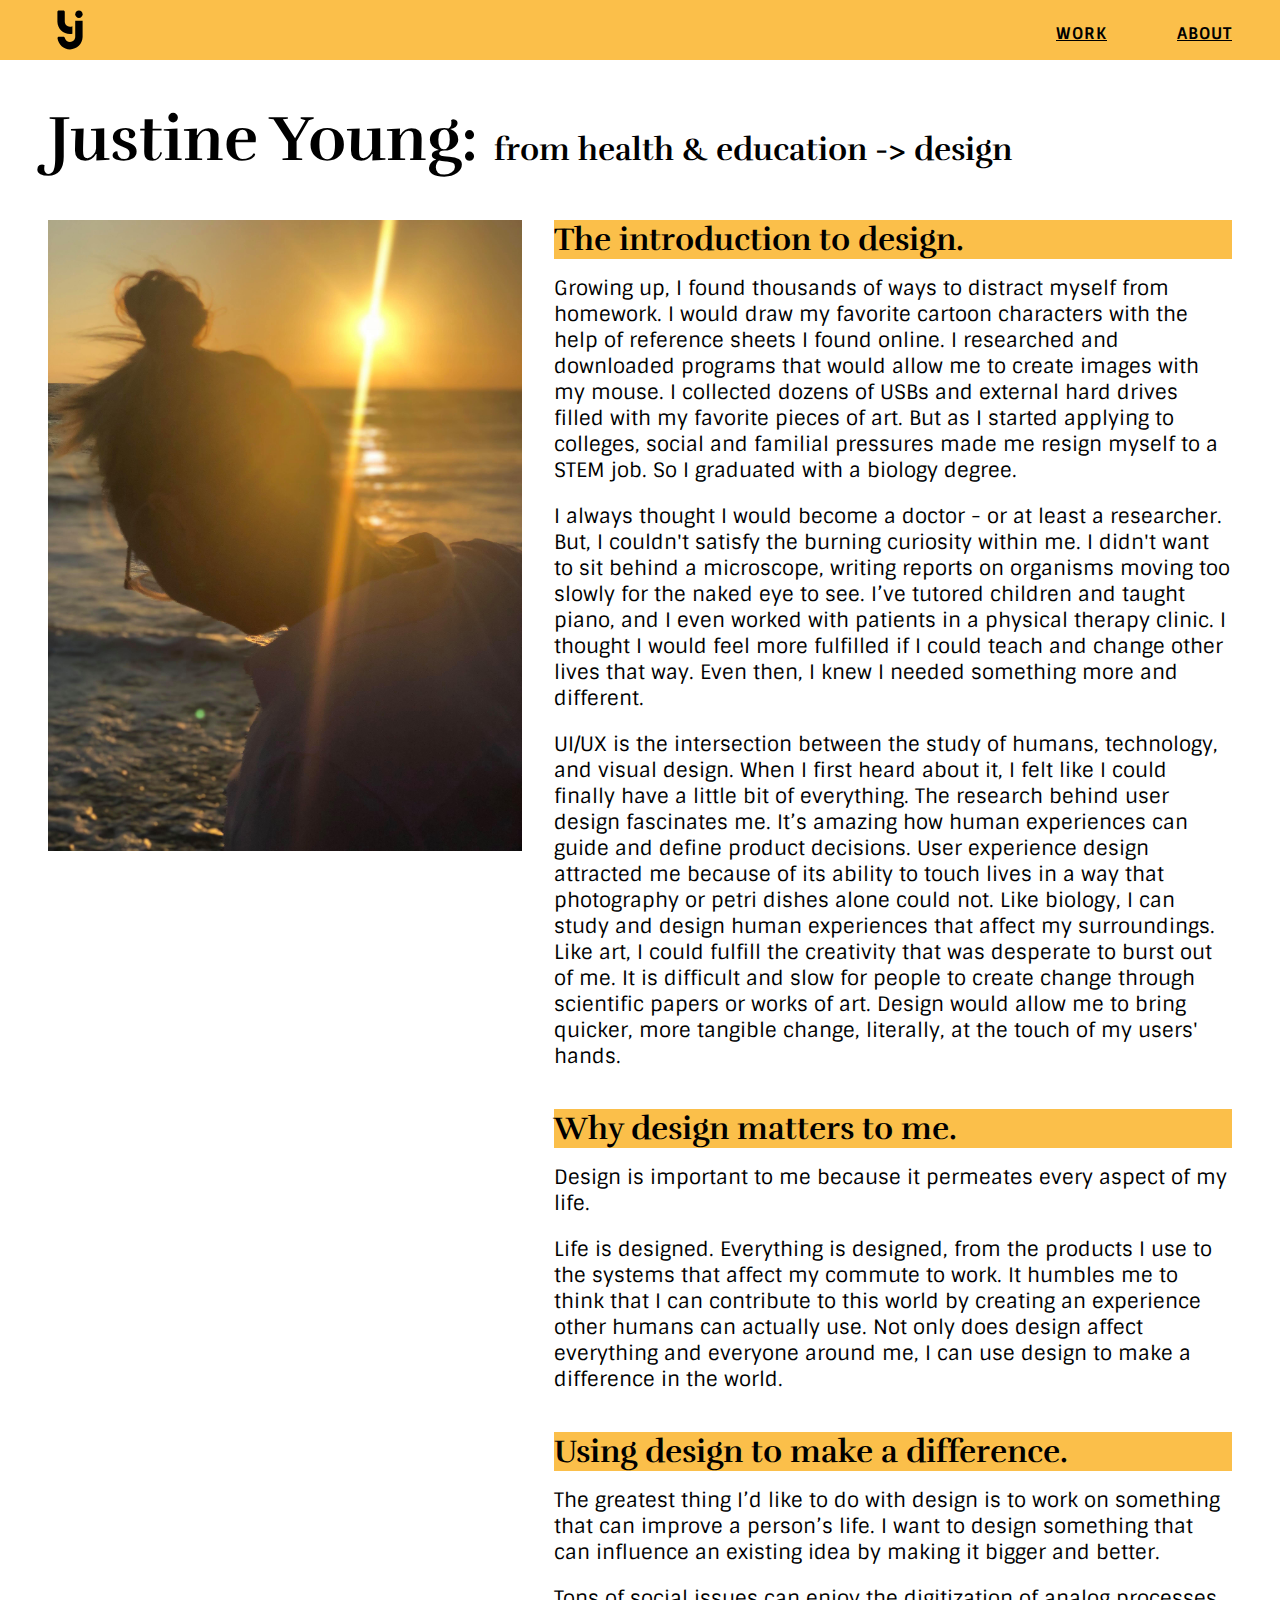
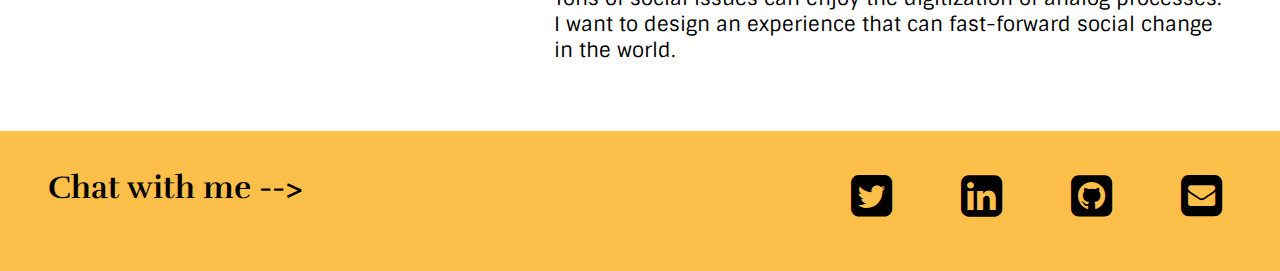
==== about.html @ d4eef66b "adding google analytics" ====
<!DOCTYPE html>
<html lang="en" dir="ltr">
  <head>
    <meta charset="utf-8" name="viewport" content="width=device-width, initial-scale=1">
    <title>Justine Young - about me</title>
    <link rel="stylesheet" href="/css/reset.css">
    <link rel="stylesheet" href="/css/style.css">
    <!-- Font Awesome  -->
    <link rel="stylesheet" href="https://maxcdn.bootstrapcdn.com/font-awesome/4.7.0/css/font-awesome.min.css">
    <link href="https://fonts.googleapis.com/css?family=Rufina:400,700|Sintony:400,700&display=swap" rel="stylesheet">
    <!-- Global site tag (gtag.js) - Google Analytics -->
    <script async src="https://www.googletagmanager.com/gtag/js?id=UA-151892054-1"></script>
    <script>
      window.dataLayer = window.dataLayer || [];
      function gtag(){dataLayer.push(arguments);}
      gtag('js', new Date());

      gtag('config', 'UA-151892054-1');
    </script>
  </head>

  <body>
    <nav>
      <a href="/index.html">
        <img src="images/blacklogo-clear.svg" alt="logo" href="/index.html">
      </a>
      <a href="/project.html" alt="Work" class="vertical-center"><span>Work</span></a>
      <a href="/about.html" alt="About Me" class="vertical-center"><span>About</span></a>
    </nav>

    <section class="container ">
      <div class="top">
        <h1>Justine Young: </h1>
        <h2> from health & education -> design</h2>
      </div>
      <div class="aboutme">
        <div class="me"></div>
        <img class="me" src="images/aboutme.jpg" alt="picture of justine in the sunset">
        <div class="introduction">
          <h2>The introduction to design.</h2>
          <p>Growing up, I found thousands of ways to distract myself from homework.
            I would draw my favorite cartoon characters with the help of reference sheets I found online.
            I researched and downloaded programs that would allow me to create images with my mouse.
            I collected dozens of USBs and external hard drives filled with my favorite pieces of art.
            But as I started applying to colleges, social and familial pressures made me resign myself to a STEM job.
            So I graduated with a biology degree.</p>
          <p>
            I always thought I would become a doctor - or at least a researcher.
            But, I couldn't satisfy the burning curiosity within me.
            I didn't want to sit behind a microscope, writing reports on organisms moving too slowly for the naked eye to see.
            I’ve tutored children and taught piano, and I even worked with patients in a physical therapy clinic.
            I thought I would feel more fulfilled if I could teach and change other lives that way.
            Even then, I knew I needed something more and different.
          </p>
          <p class="space">
            UI/UX is the intersection between the study of humans, technology, and visual design.
            When I first heard about it, I felt like I could finally have a little bit of everything.
            The research behind user design fascinates me.
            It’s amazing how human experiences can guide and define product decisions.
            User experience design attracted me because of its ability to touch lives in a way that photography or petri dishes alone could not.
            Like biology, I can study and design human experiences that affect my surroundings.
            Like art, I could fulfill the creativity that was desperate to burst out of me.
            It is difficult and slow for people to create change through scientific papers or works of art.
            Design would allow me to bring quicker, more tangible change, literally, at the touch of my users' hands.
          </p>
          
          <h2>Why design matters to me.</h2>
          <p>Design is important to me because it permeates every aspect of my life.</p>
          <p class="space">
            Life is designed.
            Everything is designed, from the products I use to the systems that affect my commute to work.
            It humbles me to think that I can contribute to this world by creating an experience other humans can actually use.
            Not only does design affect everything and everyone around me, I can use design to make a difference in the world.
          </p>
          
          <h2>Using design to make a difference.</h2>
          <p>The greatest thing I’d like to do with design is to work on something that can improve a person’s life.
            I want to design something that can influence an existing idea by making it bigger and better.
          </p>
          <p>Tons of social issues can enjoy the digitization of analog processes.
            I want to design an experience that can fast-forward social change in the world.</p>
        </div>
      </div>
    </section>

    <footer class="container">
      <h2>Chat with me <span>--></span></h2>
      <div class="onethird">
        <a href="https://www.twitter.com/justinehyoung"><i class="fa fa-twitter-square fa-3x" aria-hidden="true"></i></a>
        <a href="https://www.linkedin.com/in/justine-young-63087982/"><i class="fa fa-linkedin-square fa-3x" aria-hidden="true"></i></a>
        <a href="https://www.github.com/justineyoung"><i class="fa fa-github-square fa-3x" aria-hidden="true"></i></a>
        <a href="mailto:justinehyoung@gmail.com"><i class="fa fa-envelope-square fa-3x" aria-hidden="true"></i></a>
      </div>
    </footer>
  </body>
</html>
---- css/style.css ----
*, *:before, *:after {
  box-sizing: border-box;
}
/*FONT information
font-family: 'Sintony', sans-serif;
font-family: 'Rufina', serif; 
BOX SHORTHANDS
top right bottom left
vertical horizontal*/
nav {
  background-color: #FBBF4A;
  height: 60px;
  letter-spacing: 1px;
  padding: 0.5em 3em 0.5em 3em;
  position: fixed;
  text-align: right;
  text-transform: uppercase; 
  z-index: 2;
  /*elements w higher z will cause element to appear in front*/
  width: 100%;
}

.vertical-center {
  padding-left: 4em;
  position:relative;
  top: 40%;
}

nav img {
  height: 100%;
  float: left;
}

html {
  font-family: 'Sintony';
  font-size: 16px;
  scroll-behavior: smooth;
}
/* 24px is 1.5em, 32px is 2em*/
a {
  color: black;
}

main {
  display: flex;
  flex-direction: column;
  padding-top: 60px; /*should be same as nav heights*/
}

.hero {
  background: url(/images/white-marble.png) center / cover;
  display: flex;
  flex-direction: column;
  justify-content: space-between;
  padding-top: 60px; /*should be same as nav height*/
  min-height: 100vh;
}

p {
  line-height: normal;
  font-family: 'Sintony';
  font-size: 1.25em;
  padding-bottom: 1em;
}

li {
  line-height: normal;
}

.double-spaced {
  line-height: 2em;
}

h1 {
  font-size: 4em;
  font-weight: bold;
  font-family: 'Rufina', serif;
  padding-bottom: 0.75em;
}

.portfolio h1 {
  color: #FBBF4A;
}

footer h1 {
  padding-bottom: 0em;
}

.herotext {
  font-size: 2rem;
  font-family:'Sintony';
  font-weight: normal;
  line-height: normal;
}

br {
  line-height: 6em;
}

h2 {
  font-family: "Rufina";
  line-height: normal;
  font-size: 2em;
  padding-bottom: 0.5em;
  font-weight: bold;
}

h3 {
  font-family: 'Sintony';
  line-height: normal;
  text-transform: uppercase;
  font-size: 1.5em;
}

.home-tasks {
  font-family:'Sintony';
  line-height: normal;
  text-transform: lowercase;
  font-size: 1em;
}

h5 {
  line-height: normal;
}

span {
  font-weight: bold;
}

.yellowbox {
  font-family: 'Rufina', serif;
  display: inline-block;
  background-color: #FBBF4A;
}

.container {
  padding: 3em 3em 3em 3em;
  /* top right bottom left */
  /* border: 2px mediumaquamarine solid; */
}

.arrow {
  display: flex;
  align-self: flex-end;
  margin-left: auto;
  margin-right: auto;
  padding-bottom: 10px;
}

.work1 {
  background: url(/images/black-bg.png) center / cover;
  color: white;
  padding-top: 90px;
  display: flex;
  flex-flow: column wrap;
}

.work1 .column:first-child {
  padding-right: 3em;
}

/* .work1 .column:last-child {
  padding-left: 7em;
} */

.work1 img {
  width: 100%;
  border-radius: 15px;
  margin-top: 30px;
  opacity: 1;
  transition: 0.5s ease;
  backface-visibility: hidden;
}

/* .middle {
  transition: 0.5s ease;
  opacity: 0;
  position: absolute;
  top: 50%;
  left: 50%;
  transform: translate(-50%, -50%);
  -ms-transform: translate(-50%, -50%);
  text-align: center;
  border: solid 5px pink;
}

.hb:hover{
  transition: 0.5s ease;
  background-color: Grey;
  opacity: 0.5;
  z-index: 1;
}

.hb:hover .middle {
  opacity: 1;
  z-index: 1;
} */

footer {
  height: 140px;
  width: 100%;
  background-color: #FBBF4A;
  padding: 10px;
  text-align: left;
  bottom: 0;
  display: flex;
  justify-content: space-between;
  flex-flow: wrap-reverse;
}

footer .onethird {
  display: flex;
  justify-content: space-between;
  padding: 0px 5px 0px 5px;
  align-items: center;
} 

.fa {
  padding: 0px 5px 0px 5px;
}

/* ~~~~~~~~~~~~stuff for about page~~~~~~~~~~~~ */
.top {
  display: flex;
  align-items: baseline;
  flex-flow: wrap;
}

.top h1 {
  padding-right: 0.25em;
  padding-top: 60px;
}

.me {
  width: 40%;
  float: left;
}

.introduction {
  /* width: 50%; */
  display: flex;
  flex-flow: nowrap;
  flex-flow: column;
  padding-left: 2em;
  font-size: 16px;
}

.introduction h2 {
  background-color: #FBBF4A;
  padding-bottom: 0;
  margin-bottom: 0.5em;
}

/* stuff for case study: hoardboard */
header {
  padding-top: 60px;
}

.tasks{
  font-family: Sintony;
  color: #979797;
  font-size: 18px;
  padding-top: 1em;
  /* font-weight: bold; */
  text-transform: uppercase;
}

.title p {
  font-size: 1em;
}

/* .intro h1 {
  background-color: #FBBF4A;
  display: block;
} */

.whole{
  display: flex;
  justify-content: space-between;
  flex-flow: wrap;
}

.half1 {
  width: 45%;
  /* padding-right: ; */
  /* height: auto; */
  /* border: 2px blue solid; */
}

.half2 {
  width: 50%;
  height: auto;
  /* padding-left: 20px; */
  /* border: purple 2px solid; */
}

.onethird img {
  width: 32%;
  height: auto;
}

.italic {
  font-style: italic;
}

.headerdetails {
  background-color: #3E3E3E;
  color: white;
  padding: 3em;
  display: flex;
  justify-content: space-around;
  flex-direction: column;
  /* border: 3px green solid; */
}

.headertext {
  display: flex;
  justify-content: space-between;
  padding-bottom: 2em;
  /* border: 5px red solid; */
}

.problem li {
  padding-bottom: 2em;
}

.onefourth {
  width: 50%;
  display: flex;
  justify-content: space-between;
  /* border: 2px red solid; */
}

.center {
  display: flex;
  justify-content: center;
  align-self: center;
  /* text-align: center; */
  flex-direction: column;
  align-content: center;
  justify-self: center;
  justify-items: center;
  margin: 0 auto;
  /* border: 2px sienna solid; */
}

.spanimage {
  padding-top: 50px;
  display: flex;
  flex-direction: column;
  justify-content: space-between;
}

.title {
  background-color: #FBBF4A;
  display: flex;
  padding: 2em;
  /* top right bottom left */
  /* border: pink 2px solid; */
  flex-direction: column;
  font-size: 1.25em;
}

.caption {
  font-size: 0.85em;
  text-align: center;
  padding: 0.5em;
}

.title h2 {
  text-align: center;
  padding-bottom: 1em;
}

.title p {
  width: 75%;
  align-self: center;
}

h4 {
  font-family: 'Rufina';
  font-size: 1.25em;
  padding-bottom: 1em;
}

.halfspace {
  padding-bottom: 1em;
}

.space {
  padding-bottom: 2em;
}

.viewdetails {
  /* background-color: #FBBF4A; */
  padding: 1.25em;
  border-radius: 2em;
  text-align: center;
  font-weight: bold;
  font-family: 'Rufina';
  text-transform: uppercase;
  font-size: 1em;
  /* display: block; */
  margin-top: 2em;
  border: 2px solid #FBBF4A;
}

.callout {
  background-color: #454545;
  color: white;
  padding: 2em;
  font-size: 1.25rem;
  margin-left: 3em;
  margin-right: 3em;
  margin-bottom: 3em;
}

.callouttitle {
  font-weight: bold;
  padding-bottom: 1em;
}

.wrapper {
  padding-left: 1em;
  padding-right: 1em;
}

.onethird {
  width: 33%;
  /* padding: 2em; */
  height: auto;
  /* border: 2px palevioletred solid; */
}

.competitiveanalysis {
  padding: 3em;
  text-align: center;
  /* border: 2px salmon solid; */
}

.facts li {
  padding-bottom: 1em;
  padding-left: 1em;
  padding-right: 1em;
  text-align: left;
  /* border: 2px solid pink; */
}

.seventyfive {
  width: 75%;
  line-height: normal;
  /* padding-bottom: 1em; */
}

.userpersonas {
  padding-left: 6em;
  padding-right: 6em;
  /* border: 2px red solid; */
}

.persona {
  padding: 2em;
  /* border: 2px pink solid; */
}

h5 {
  font-size: 1.5em;
  color: #979797;
  font-weight: bold;
  padding-bottom: 0.75em;
}

th, td {
  vertical-align: middle;
  text-align: left;
  padding: 1em;
}

th {
  font-weight: bold;
  font-size: 1.25em;
  /* background-color: #FBBF4A; */
  border-top-left-radius: 10px;
  border-top-right-radius: 10px;
}

table, th, td {
  border-bottom: 1px lightgoldenrodyellow solid;
  /* padding: 1em; */
}

table {
  width:80%;
  line-height: normal;
  background-color: #FBBF4A;
  /* background-color: #F3F3F3; */
  border-radius: 10px;
}

/* tr:nth-child(even) {
  background-color: #FFDB94;
} */

td:first-child {
  padding-right: 5em;
}

.userflows {
  display: flex;
  flex-flow: column nowrap;
}

.highlight {
  /* background-color: #343333; */
  background-color: #F3F3F3;
  /* color: white; */
  padding: 2em 4em 2em 4em;
}

.highlighttext {
  font-size: 1.25em;
  text-align: center;
  font-weight: bold;
}

ol {
  list-style-type: numeric;
  list-style-position: inside;
}

.row {
  /* border: 2px seagreen solid; */
  display: flex;
  padding-top: 2em;
}

.column img {
  width: 100%;
  display:flex;
  /* justify-content: flex-end; */
  /* align-items: baseline; */
}

.moodboard.column {
  padding-left: 4em;
  padding-right: 4em;
}

.moodboard.column h4 {
  font-size: 1.5em;
  font-weight: bold;
}

.brainstorm.column {
  padding-left: 1em;
  padding-right: 1em;
}

.brainstorm.row {
  padding-left: 2em;
  padding-right: 2em;
}

.refine {
  background-color: #F3F3F3;
}

.half2.refine img {
  padding-bottom: 2em;  
}

.preferencetests {
  background-color: #444;
  color: white;
  padding: 5em;
  /* border: 2px red solid; */
  margin-left: 3em;
  margin-right: 3em;
}

.conclusion {
  background-color: black;
  color: white;
  padding: 8em 5em 8em 5em;
}

.twothirds {
  width: 66%;
  height: auto;
  /* border: 2px solid slateblue; */
}

  /* for every h2 element in a div with 
  row class in the conclusion class */
.conclusion div.row h2 {
  text-align: right;
}

.preferencetests h5 {
  color: white;
}

.test, .challenge {
  padding-top: 3em;
  padding-bottom: 3em;
}

.test .whole {
  /* border: 5px #FBBF4A solid; */
  background-color: #5F5F5F;
  padding: 3em;
  border-radius: 10px;
  margin-bottom: 2em;
}

.test1 .row:last-child, .test2 .row:last-child, .challenge .row {
  padding-top: 0px;
}

.test .twothirds {
  width: 60%;
}

hr {
  background-color: #FBBF4A;
  /* display: block; */
  height: 1px;
  border:0;
  width: 50%;
  border-color: #FBBF4A;
  color: #FBBF4A;
}

.usabilitytests .column {
  padding: 2em;
}

.usabilitytests h5 {
  color: black;
}

.spacebefore {
  padding-top: 5em;
}

.finalmockups .whole{
  background: url(/hoardboardimages/finalmockups-mobile.png) center / cover;
  display: flex;
  min-height: 75vh;
  justify-content: center;
}

.finalmockups .viewdetails {
  background-color: #FBBF4A;
}

.conclusion .onethird {
  padding-right: 2em;
}

.underline {
  border-bottom: 2px #FBBF4A solid;
  display: inline-block;
  line-height: 18px;
  margin-bottom: 0.75em;
}

.underline-simple {
  text-decoration: underline;
  text-decoration-color: #FBBF4A;
}

/* .column {
  border: 2px orange dotted;
} */

/* phones */
@media screen and (max-width: 575px) {
  .container {
    padding: 1em;
  }

  .row {
    flex-flow: wrap column;
  }

  .onethird {
    width: 100%;
    margin-top: 1em;
  }
  .intro img {
    display: none;
  }

  .intro a {
    background: #FBBF4A;
  }

  footer .onethird {
    width: 100%;
  }
  
}

/* tablets */
@media screen and (max-width: 991px) {
  .container {
    padding: 2em;
  }
  .me {    
    padding: 200px;
    background: url(/images/aboutme.jpg) center / cover;
    margin-bottom: 2em;
  }

  .aboutme img {
    display: none;
  }

  .introduction {
    display: flex;
    flex-flow: column nowrap;
    padding-left: 0em;
    }

  .top h1{
    padding-bottom: 0.2em;
  }

  .aboutme {
    display: flex;
    float: none;
    flex-flow: column wrap;
  }

  .me {
    width: 100%;
    height: 30%;
  }

  .work1 h3, .work1 h1, .work1 .viewdetails {
    text-align: center;
    display: flex;
    justify-content: center;
    width: 100%;
  }

  .whole, .solution, .headertext {
    flex-flow: wrap column;
  }

  .whole.competitiveanalysis {
    flex-flow: wrap;
  }

  .work1 .half1, .work1 .half2,
  .work1 .row, .work1 .column:first-child {
    padding-top: 0.25em;
    margin-top: 0;
  }

  .work1 .whole.half2 {
    display: flex;
    flex-flow: row;
    padding-bottom: 1em;
  }

  .work1 .home-tasks.half1 {
    width:  50%;
  }

  /* .work1 .half2.whole {
    width: 75%;
    align-self: center;
  } */

  /* .switch1 {
    order: 1;
    border: 2px red solid;
  }

  .switch2 {
    order: 3;
    border: 2px orange solid;
  }

  .switch3 {
    order: 2;
    border: 2px yellow solid; 
  }*/
  .column {
    margin-top: 1em;
    margin-bottom: 1em;
  }
  
  .half1, .half2, .onefourth, .twothirds, .seventyfive, table{
    width: 100%;
    margin-top: 1em;
  }

  .intro .half2 {
    display: flex;
    flex-flow: row wrap;
  }

  /* tasks */
  .intro .half1 .whole{
    display: flex;
    flex-flow: row;
  }

  .userpersonas {
    padding: 0;
  }
  
  .conclusion div.row h2 {
    text-align: left;
  }

  .conclusion {
    padding: 2em;
  }

  .preferencetests {
    padding: 1.5em;
    margin-left: 2em;
    margin-right: 2em;
  }

  .test .twothirds, .test .onethird {
    width: 100%;
  }

  .test1 .whole, .test2 .whole {
    display: flex;
    flex-flow: wrap-reverse;
  }

  footer {
    display: flex;
    flex-flow: column;
    height: auto;
    text-align: center;
    align-items: center;
  }

  footer span {
    display: none;
  }

  footer .onethird {
    width: 50%;
  }
}

/* laptops */
@media screen and (max-width: 1199px) {
 
}
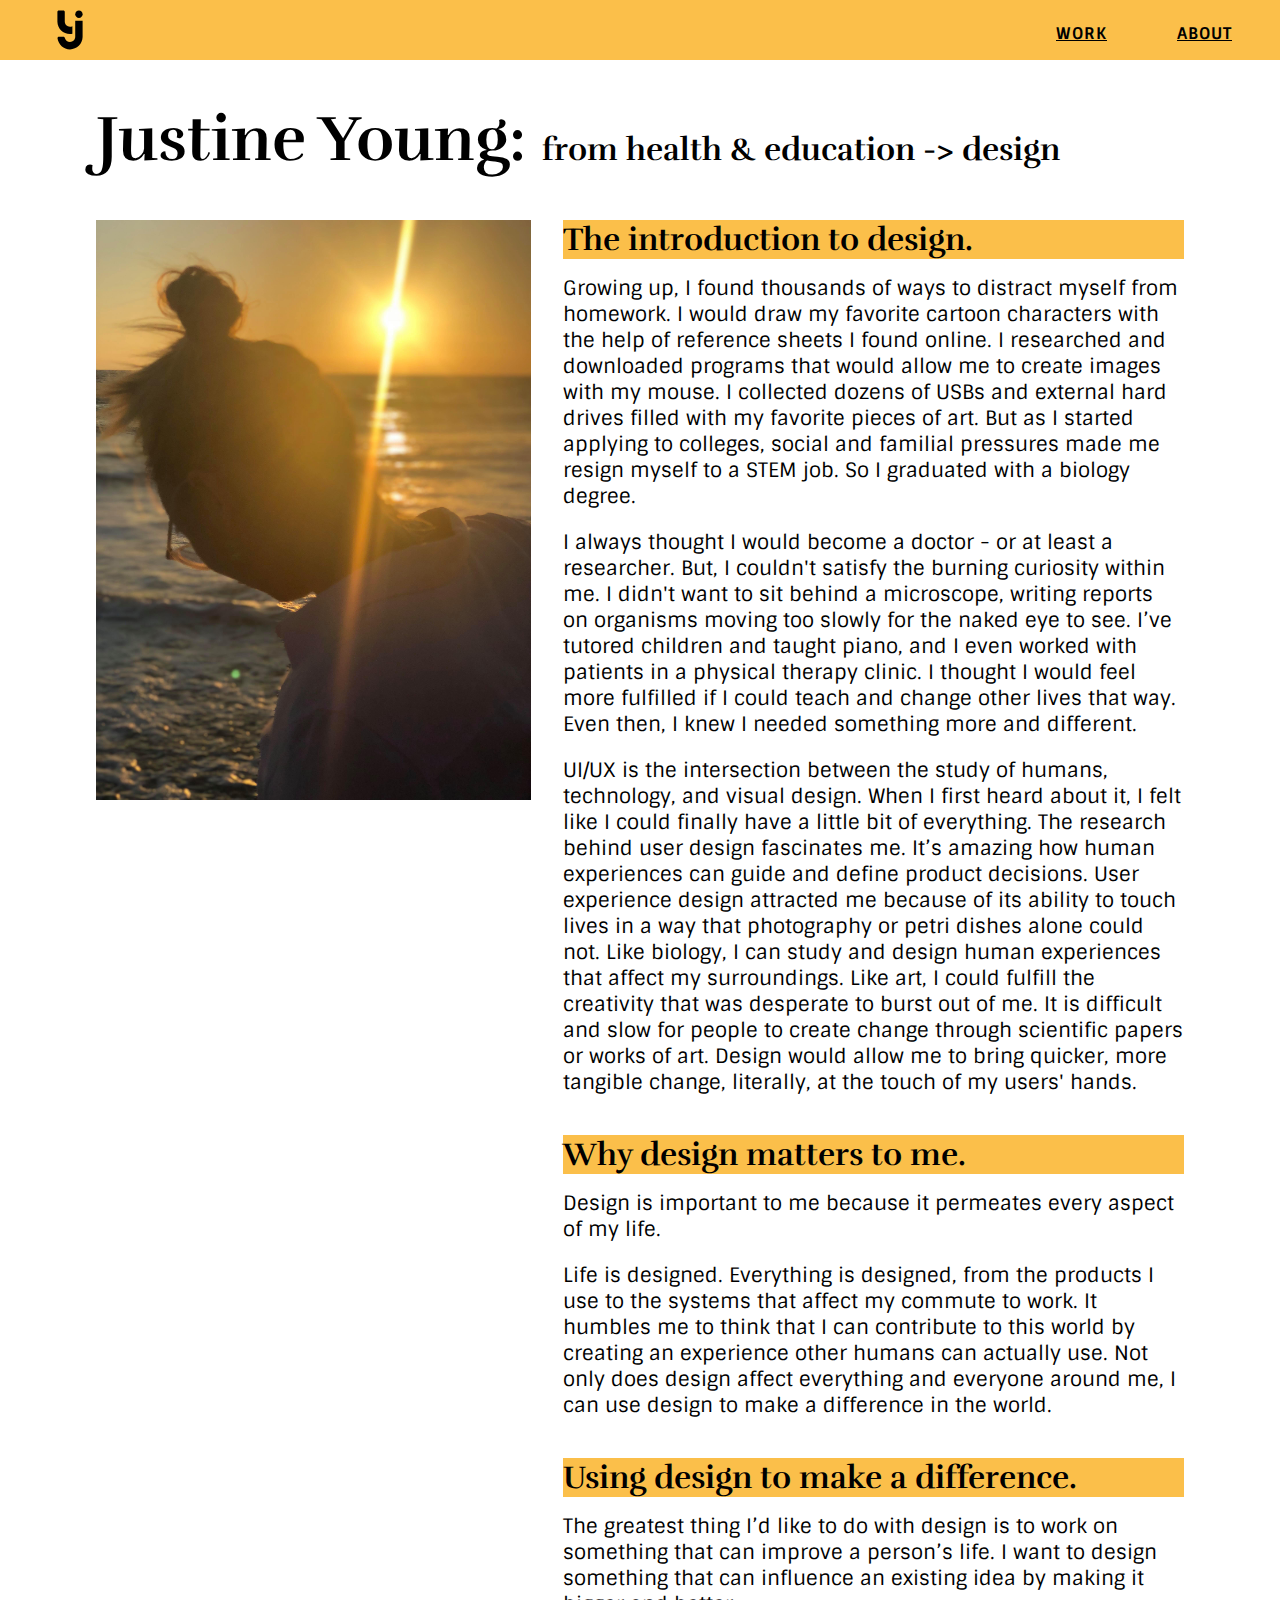
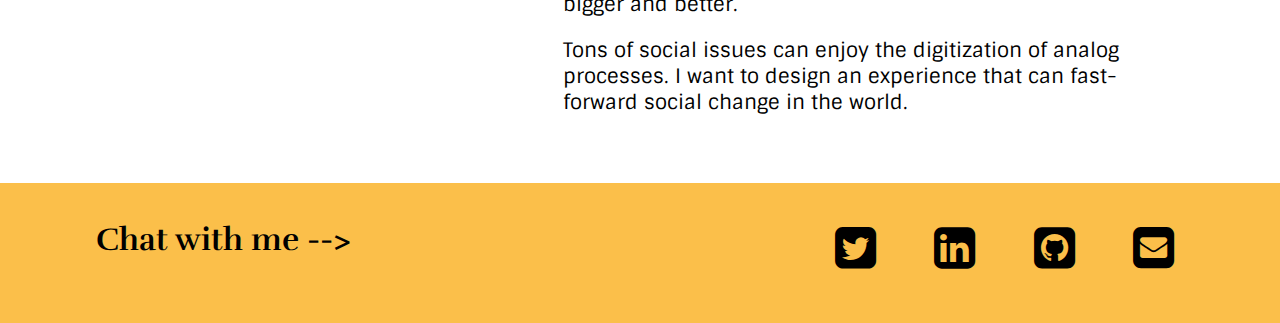
==== commit e9241341: "small edits and adding hotjar tracking" ====
--- a/about.html
+++ b/about.html
@@ -16,6 +16,17 @@
       gtag('js', new Date());
 
       gtag('config', 'UA-151892054-1');
+    </script>
+    <!-- Hotjar Tracking Code for www.justinehyoung.com -->
+    <script>
+      (function(h,o,t,j,a,r){
+          h.hj=h.hj||function(){(h.hj.q=h.hj.q||[]).push(arguments)};
+          h._hjSettings={hjid:1587735,hjsv:6};
+          a=o.getElementsByTagName('head')[0];
+          r=o.createElement('script');r.async=1;
+          r.src=t+h._hjSettings.hjid+j+h._hjSettings.hjsv;
+          a.appendChild(r);
+      })(window,document,'https://static.hotjar.com/c/hotjar-','.js?sv=');
     </script>
   </head>
 
@@ -87,7 +98,7 @@
       <h2>Chat with me <span>--></span></h2>
       <div class="onethird">
         <a href="https://www.twitter.com/justinehyoung"><i class="fa fa-twitter-square fa-3x" aria-hidden="true"></i></a>
-        <a href="https://www.linkedin.com/in/justine-young-63087982/"><i class="fa fa-linkedin-square fa-3x" aria-hidden="true"></i></a>
+        <a href="https://www.linkedin.com/in/justinehyoung/"><i class="fa fa-linkedin-square fa-3x" aria-hidden="true"></i></a>
         <a href="https://www.github.com/justineyoung"><i class="fa fa-github-square fa-3x" aria-hidden="true"></i></a>
         <a href="mailto:justinehyoung@gmail.com"><i class="fa fa-envelope-square fa-3x" aria-hidden="true"></i></a>
       </div>
--- a/css/style.css
+++ b/css/style.css
@@ -134,7 +134,7 @@
 }
 
 .container {
-  padding: 3em 3em 3em 3em;
+  padding: 3em 6em 3em 6em;
   /* top right bottom left */
   /* border: 2px mediumaquamarine solid; */
 }
@@ -201,7 +201,7 @@
   width: 100%;
   background-color: #FBBF4A;
   padding: 10px;
-  text-align: left;
+  text-align: center;
   bottom: 0;
   display: flex;
   justify-content: space-between;
@@ -216,7 +216,8 @@
 } 
 
 .fa {
-  padding: 0px 5px 0px 5px;
+  /* padding: 0px 5px 0px 5px; */
+  margin: 0px 5px 0px 5px;
 }
 
 /* ~~~~~~~~~~~~stuff for about page~~~~~~~~~~~~ */
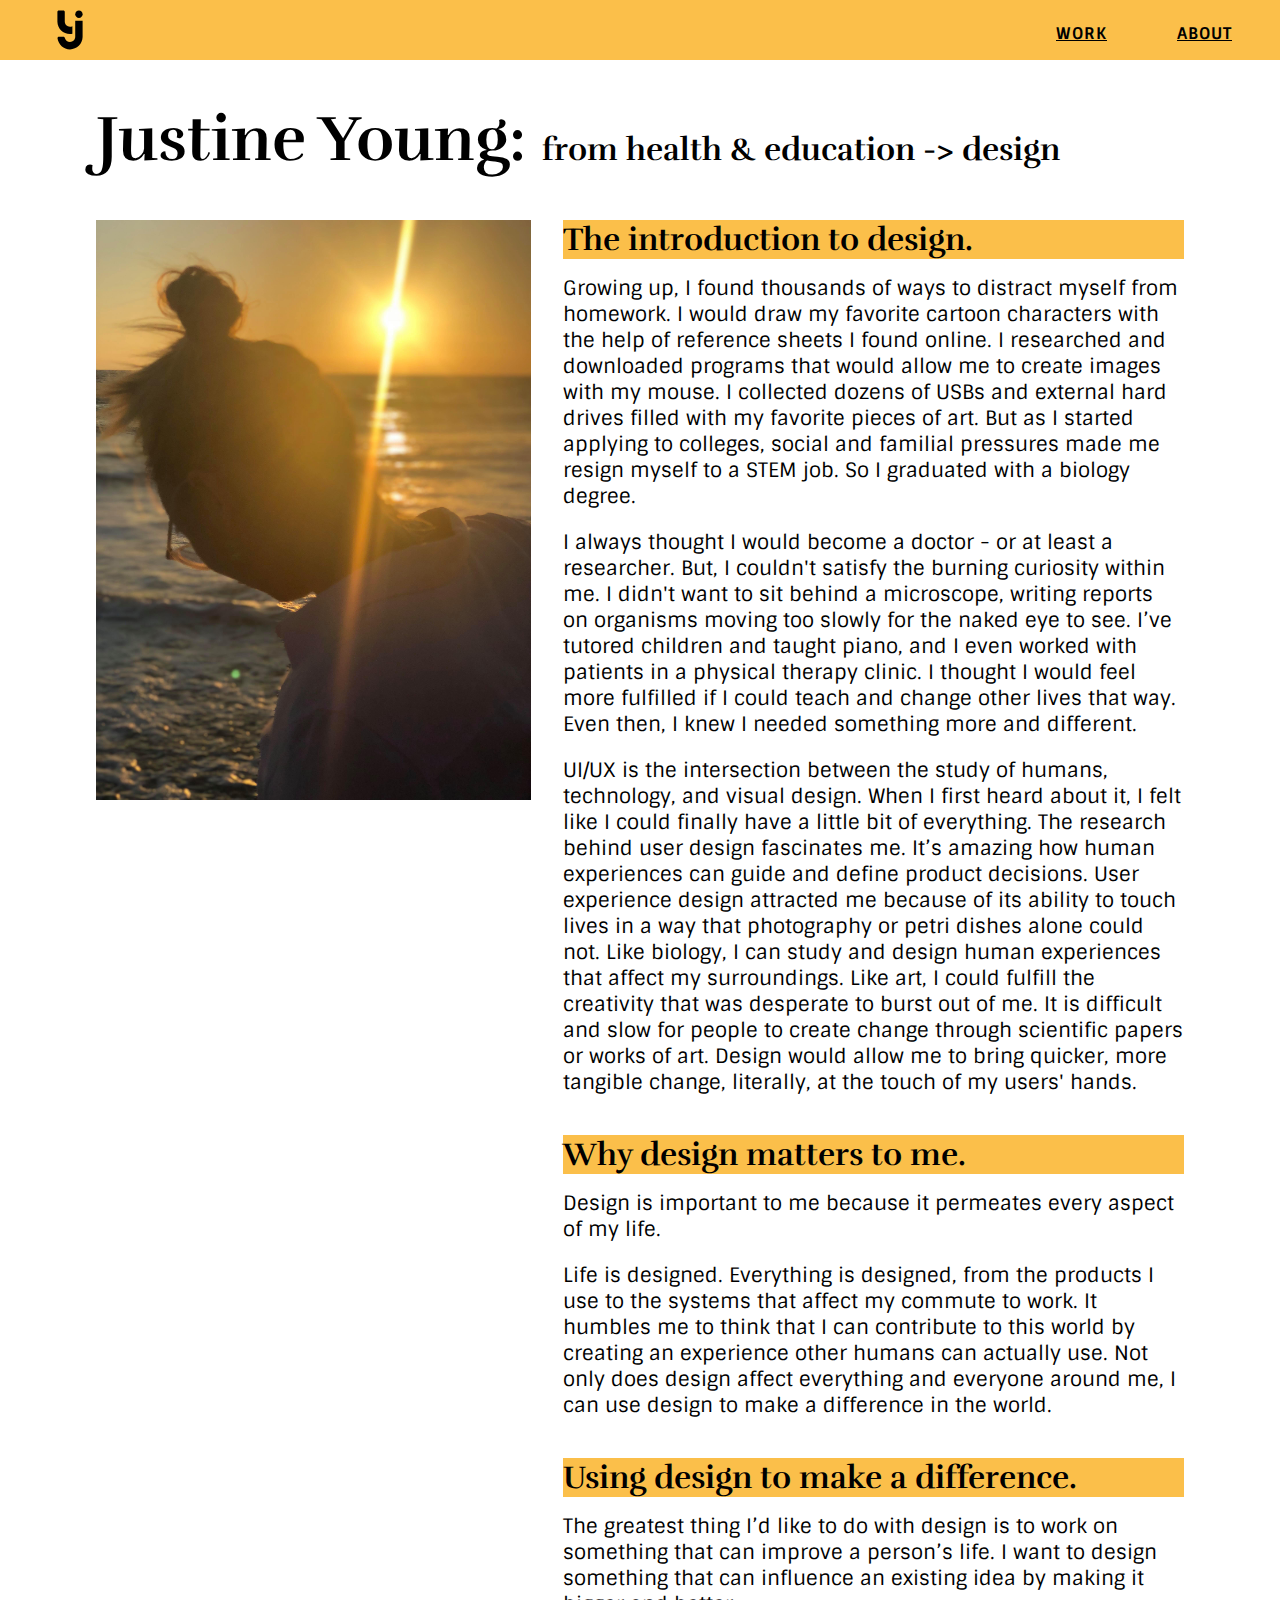
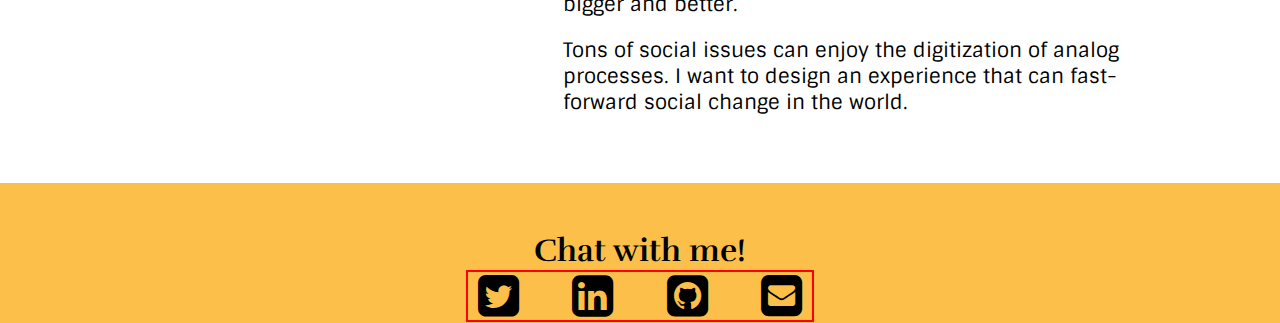
==== commit 33b7a512: "update to layout and footer updates" ====
--- a/about.html
+++ b/about.html
@@ -95,7 +95,7 @@
     </section>
 
     <footer class="container">
-      <h2>Chat with me <span>--></span></h2>
+      <h2>Chat with me!</h2>
       <div class="onethird">
         <a href="https://www.twitter.com/justinehyoung"><i class="fa fa-twitter-square fa-3x" aria-hidden="true"></i></a>
         <a href="https://www.linkedin.com/in/justinehyoung/"><i class="fa fa-linkedin-square fa-3x" aria-hidden="true"></i></a>
--- a/css/style.css
+++ b/css/style.css
@@ -41,6 +41,10 @@
   color: black;
 }
 
+nav a:hover {
+  color: white;
+}
+
 main {
   display: flex;
   flex-direction: column;
@@ -82,7 +86,7 @@
   color: #FBBF4A;
 }
 
-footer h1 {
+footer h2 {
   padding-bottom: 0em;
 }
 
@@ -200,12 +204,15 @@
   height: 140px;
   width: 100%;
   background-color: #FBBF4A;
-  padding: 10px;
+  padding-top: 3em;
+  padding-bottom: 3em;
   text-align: center;
   bottom: 0;
   display: flex;
-  justify-content: space-between;
-  flex-flow: wrap-reverse;
+  /* justify-content: space-between; */
+  /* flex-flow: wrap-reverse; */
+  flex-flow: column;
+  align-items: center;
 }
 
 footer .onethird {
@@ -213,7 +220,12 @@
   justify-content: space-between;
   padding: 0px 5px 0px 5px;
   align-items: center;
+  border: 2px red solid;
 } 
+
+footer a:hover {
+  background: white;
+}
 
 .fa {
   /* padding: 0px 5px 0px 5px; */
@@ -290,7 +302,9 @@
 
 .half2 {
   width: 50%;
-  height: auto;
+  /* height: auto; */
+  display: block;
+  /* height: 100%; */
   /* padding-left: 20px; */
   /* border: purple 2px solid; */
 }
@@ -298,6 +312,7 @@
 .onethird img {
   width: 32%;
   height: auto;
+  /* border: seagreen 2px solid; */
 }
 
 .italic {
@@ -347,6 +362,7 @@
 
 .spanimage {
   padding-top: 50px;
+  align-items: center;
   display: flex;
   flex-direction: column;
   justify-content: space-between;
@@ -411,8 +427,8 @@
   color: white;
   padding: 2em;
   font-size: 1.25rem;
-  margin-left: 3em;
-  margin-right: 3em;
+  margin-left: 10em;
+  margin-right: 10em;
   margin-bottom: 3em;
 }
 
@@ -427,7 +443,7 @@
 }
 
 .onethird {
-  width: 33%;
+  width: 32%;
   /* padding: 2em; */
   height: auto;
   /* border: 2px palevioletred solid; */
@@ -437,6 +453,11 @@
   padding: 3em;
   text-align: center;
   /* border: 2px salmon solid; */
+}
+
+.shadow {
+  -webkit-box-shadow: 0 0 10px #C5c5c5;
+  box-shadow: 0 0 10px #C5c5c5;
 }
 
 .facts li {
@@ -571,8 +592,8 @@
 }
 
 .preferencetests {
-  background-color: #444;
-  color: white;
+  background-color: #F5F5F5;
+  color: black;
   padding: 5em;
   /* border: 2px red solid; */
   margin-left: 3em;
@@ -598,7 +619,7 @@
 }
 
 .preferencetests h5 {
-  color: white;
+  color: black;
 }
 
 .test, .challenge {
@@ -608,7 +629,7 @@
 
 .test .whole {
   /* border: 5px #FBBF4A solid; */
-  background-color: #5F5F5F;
+  background-color: #D3D3D3;
   padding: 3em;
   border-radius: 10px;
   margin-bottom: 2em;
@@ -644,6 +665,10 @@
   padding-top: 5em;
 }
 
+.marginbefore {
+  margin-top: 5em;
+}
+
 .finalmockups .whole{
   background: url(/hoardboardimages/finalmockups-mobile.png) center / cover;
   display: flex;
@@ -689,6 +714,7 @@
     width: 100%;
     margin-top: 1em;
   }
+
   .intro img {
     display: none;
   }
@@ -708,6 +734,7 @@
   .container {
     padding: 2em;
   }
+
   .me {    
     padding: 200px;
     background: url(/images/aboutme.jpg) center / cover;
@@ -800,8 +827,8 @@
   }
 
   .intro .half2 {
-    display: flex;
-    flex-flow: row wrap;
+    display: block;
+    /* flex-flow: row wrap; */
   }
 
   /* tasks */
@@ -845,9 +872,9 @@
     align-items: center;
   }
 
-  footer span {
+  /* footer span {
     display: none;
-  }
+  } */
 
   footer .onethird {
     width: 50%;
@@ -856,5 +883,10 @@
 
 /* laptops */
 @media screen and (max-width: 1199px) {
- 
+  /* .container {
+    padding-top: 2em;
+    padding-bottom: 2em;
+    padding-left: 5em;
+    padding-right: 5em;
+  } */
 }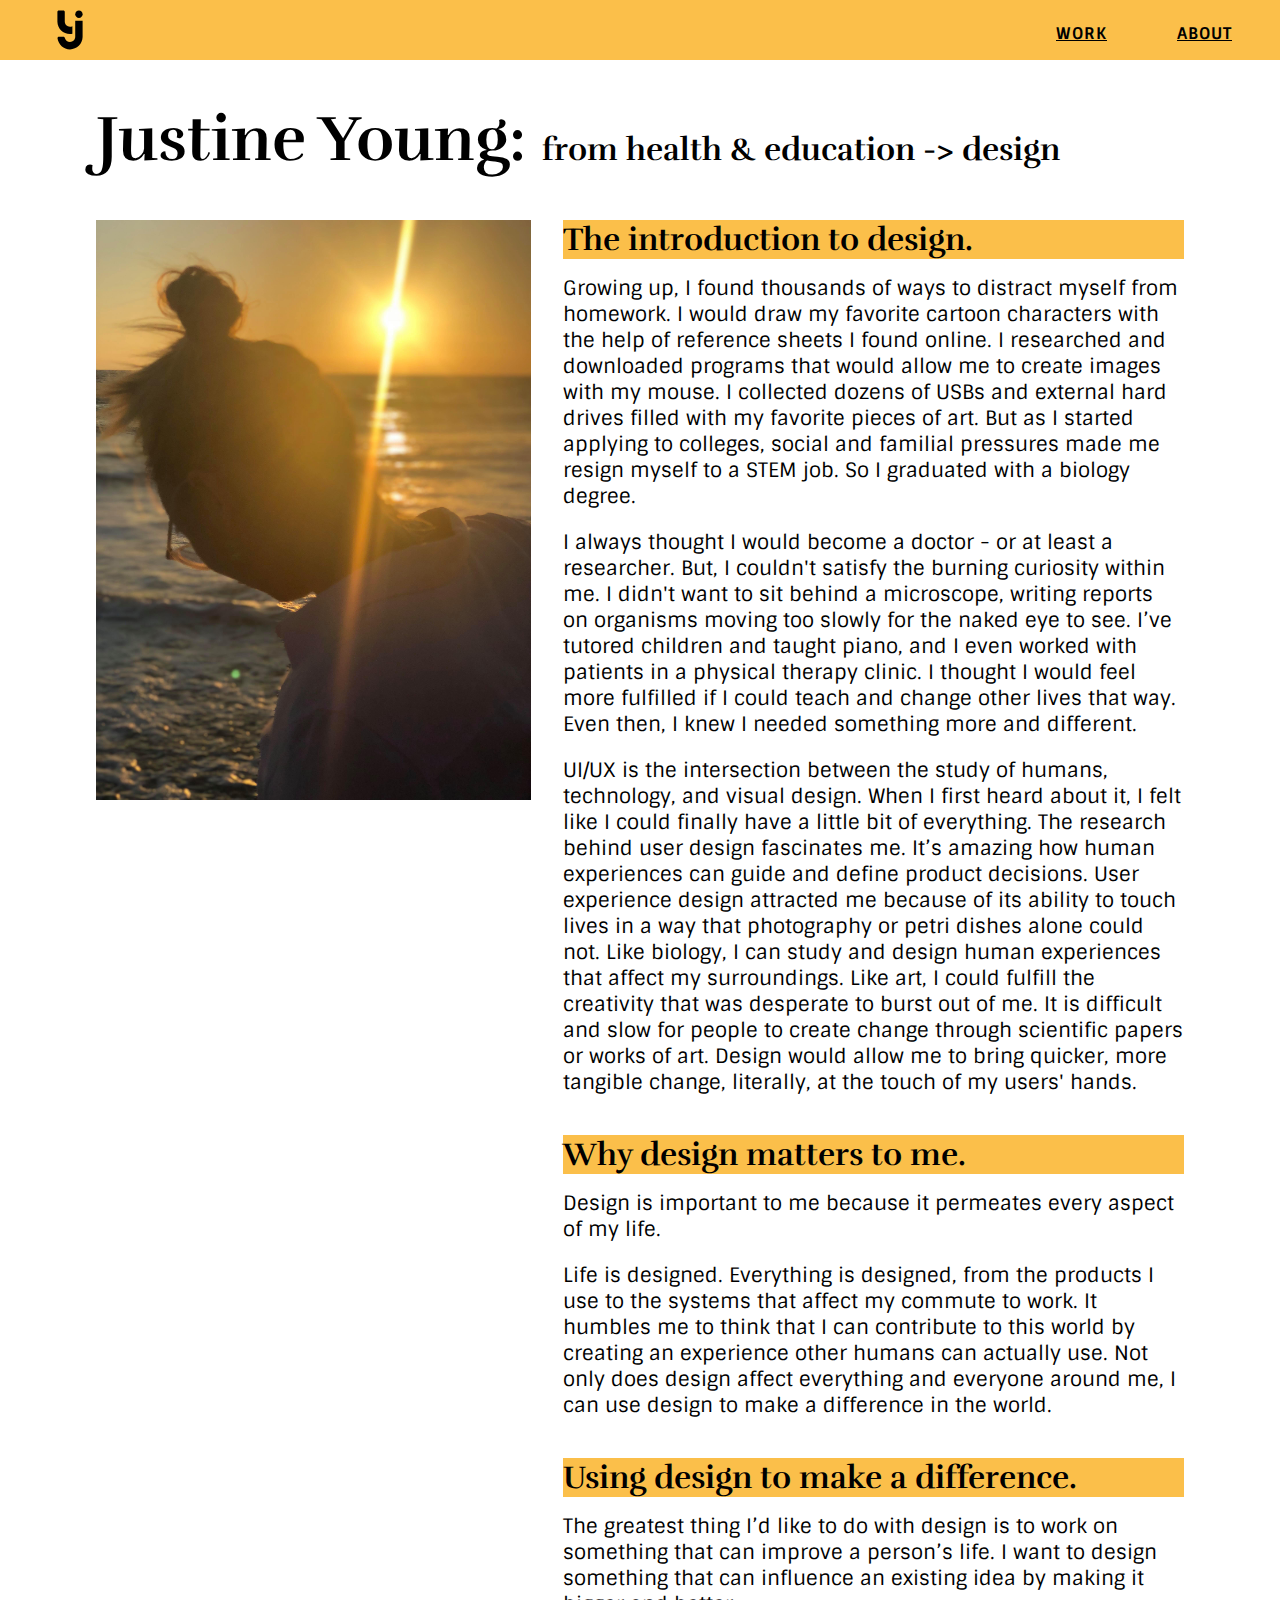
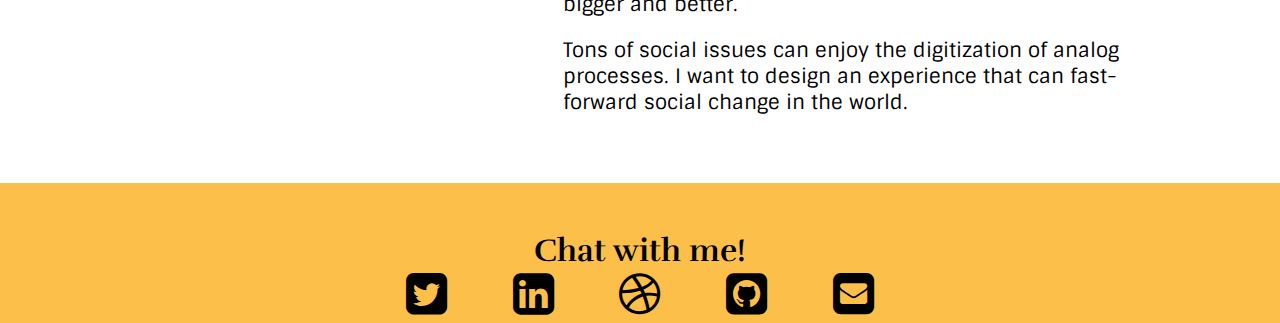
==== commit a4b3b3fa: "footer layout" ====
--- a/about.html
+++ b/about.html
@@ -95,13 +95,19 @@
     </section>
 
     <footer class="container">
-      <h2>Chat with me!</h2>
-      <div class="onethird">
-        <a href="https://www.twitter.com/justinehyoung"><i class="fa fa-twitter-square fa-3x" aria-hidden="true"></i></a>
-        <a href="https://www.linkedin.com/in/justinehyoung/"><i class="fa fa-linkedin-square fa-3x" aria-hidden="true"></i></a>
-        <a href="https://www.github.com/justineyoung"><i class="fa fa-github-square fa-3x" aria-hidden="true"></i></a>
-        <a href="mailto:justinehyoung@gmail.com"><i class="fa fa-envelope-square fa-3x" aria-hidden="true"></i></a>
-      </div>
-    </footer>
+        <div class="box center">
+          <h2>Chat with me!</h2>
+          <div class="onethird">
+            <a href="https://www.twitter.com/justinehyoung"><i class="fa fa-twitter-square fa-3x black-text" aria-hidden="true"></i></a>
+            <a href="https://www.linkedin.com/in/justinehyoung/"><i class="fa fa-linkedin-square fa-3x black-text" aria-hidden="true"></i></a>
+            <a href="https://dribbble.com/justineyoung">
+              <!-- <img src="images/dribbble-square.svg" alt="" class="fa"> -->
+              <i class="fa fa-dribbble fa-3x black-text" aria-hidden="true"></i>
+            </a>
+            <a href="https://www.github.com/justineyoung"><i class="fa fa-github-square fa-3x black-text" aria-hidden="true"></i></a>
+            <a href="mailto:justinehyoung@gmail.com"><i class="fa fa-envelope-square fa-3x black-text" aria-hidden="true"></i></a>
+          </div>
+        </div>
+      </footer>
   </body>
 </html>
--- a/css/style.css
+++ b/css/style.css
@@ -121,6 +121,7 @@
   line-height: normal;
   text-transform: lowercase;
   font-size: 1em;
+  padding-left: 1em;
 }
 
 h5 {
@@ -204,23 +205,29 @@
   height: 140px;
   width: 100%;
   background-color: #FBBF4A;
-  padding-top: 3em;
-  padding-bottom: 3em;
+  /* padding-top: 3em;
+  padding-bottom: 3em; */
   text-align: center;
-  bottom: 0;
-  display: flex;
-  /* justify-content: space-between; */
-  /* flex-flow: wrap-reverse; */
+  /* bottom: 0; */
+}
+
+.box {
+  display: flex;
   flex-flow: column;
-  align-items: center;
+  /* align-content: center; */
+  width: 50%;
+  /* align-self: center; */
+  /* border: green 2px solid; */
 }
 
 footer .onethird {
-  display: flex;
-  justify-content: space-between;
+  width: 100%;
+  display: flex;
+  justify-content: space-around;
   padding: 0px 5px 0px 5px;
   align-items: center;
-  border: 2px red solid;
+  align-self: center;
+  /* border: 2px red solid; */
 } 
 
 footer a:hover {
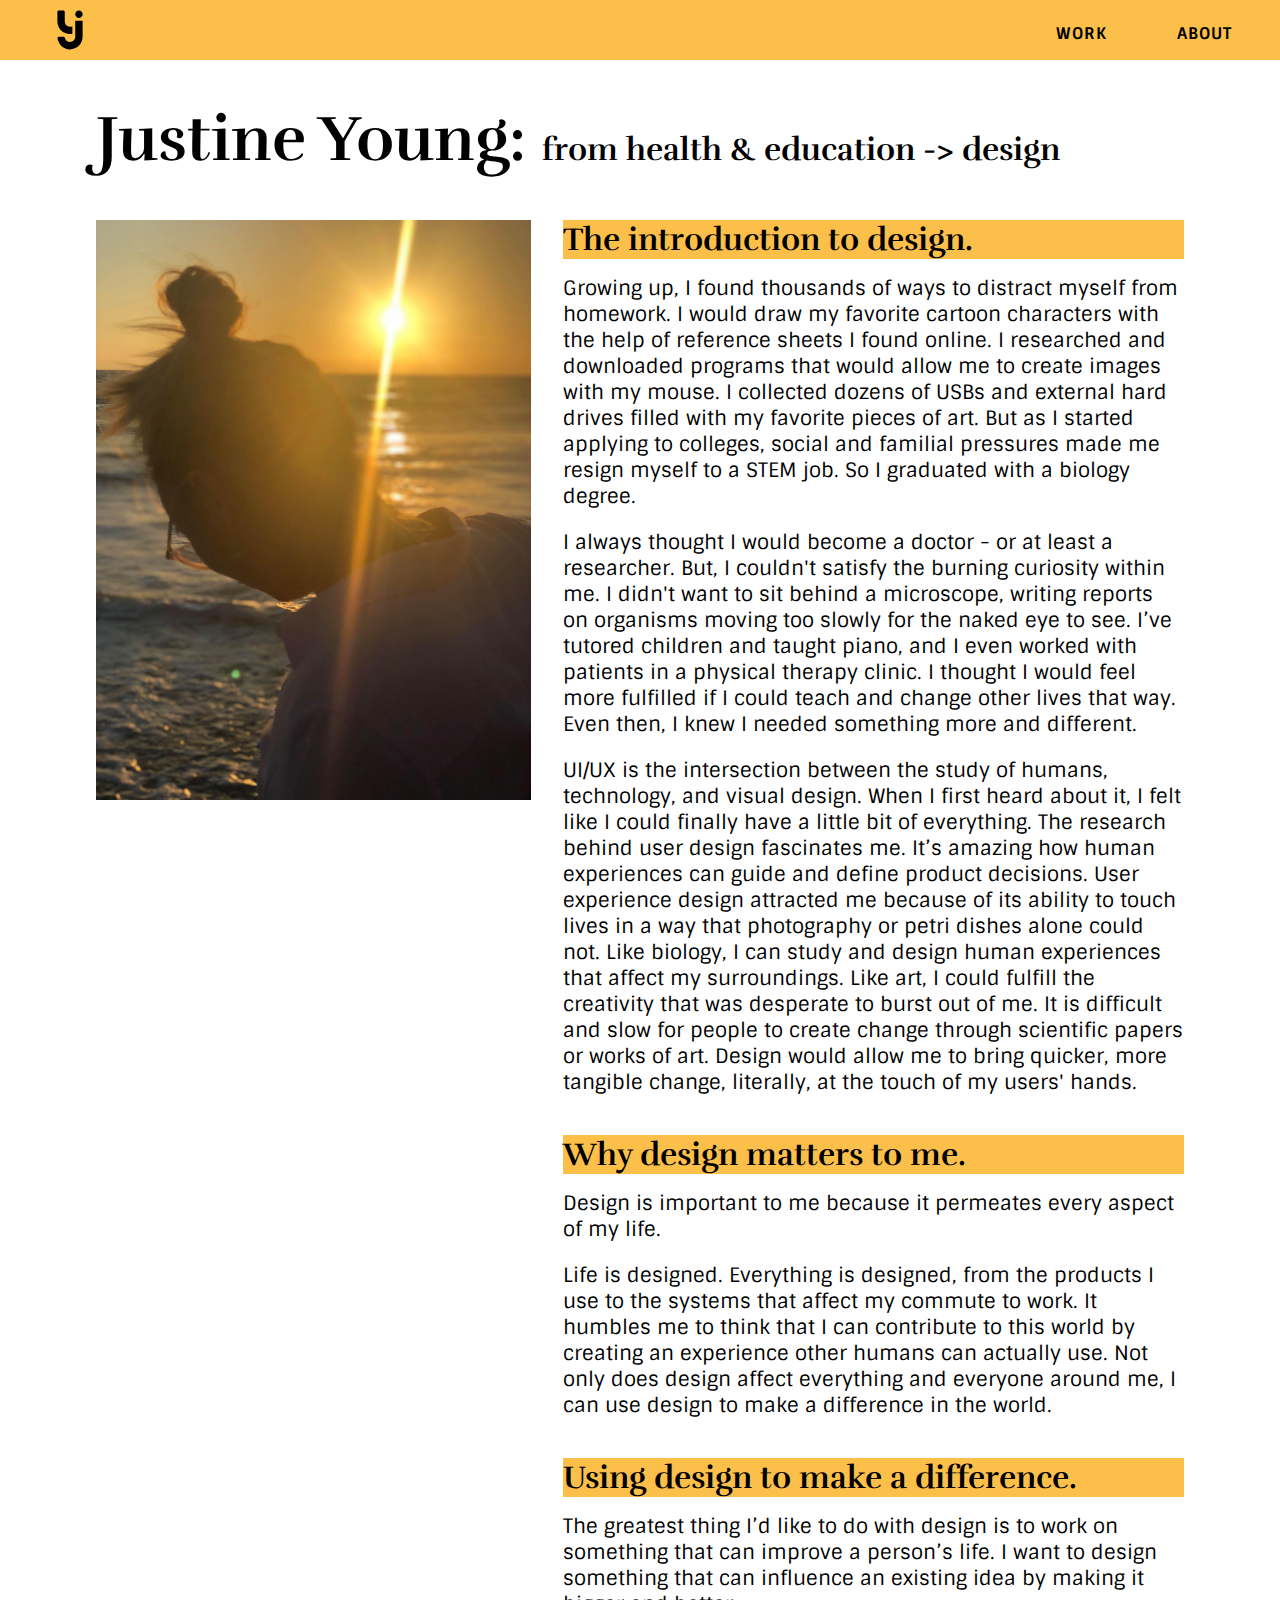
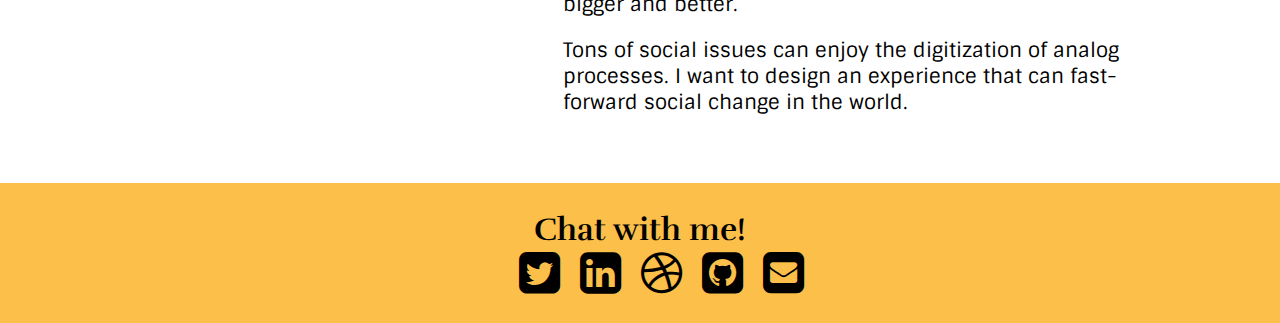
==== commit 83fe67e0: "rename files" ====
--- a/about.html
+++ b/about.html
@@ -32,10 +32,10 @@
 
   <body>
     <nav>
-      <a href="/index.html">
-        <img src="images/blacklogo-clear.svg" alt="logo" href="/index.html">
+      <a href="/home.html">
+        <img src="images/blacklogo-clear.svg" alt="logo" href="/home.html">
       </a>
-      <a href="/project.html" alt="Work" class="vertical-center"><span>Work</span></a>
+      <a href="/hoardboard.html" alt="Work" class="vertical-center"><span>Work</span></a>
       <a href="/about.html" alt="About Me" class="vertical-center"><span>About</span></a>
     </nav>
 
--- a/css/style.css
+++ b/css/style.css
@@ -39,10 +39,12 @@
 /* 24px is 1.5em, 32px is 2em*/
 a {
   color: black;
+  text-decoration: none;
 }
 
 nav a:hover {
   color: white;
+  -webkit-transition: 0.2s;
 }
 
 main {
@@ -79,7 +81,14 @@
   font-size: 4em;
   font-weight: bold;
   font-family: 'Rufina', serif;
-  padding-bottom: 0.75em;
+  margin-bottom: 0.75em;
+  /* display: inline-block; */
+}
+
+.work1 a:hover {
+  text-decoration: underline;
+  text-decoration-color: #FBBF4A;
+  -webkit-transition: 0.5s;
 }
 
 .portfolio h1 {
@@ -88,6 +97,7 @@
 
 footer h2 {
   padding-bottom: 0em;
+  /* border: pink 2px solid; */
 }
 
 .herotext {
@@ -209,19 +219,20 @@
   padding-bottom: 3em; */
   text-align: center;
   /* bottom: 0; */
+  display: flex;
+  /* align-content: center; */
+  align-self: center;
 }
 
 .box {
   display: flex;
   flex-flow: column;
-  /* align-content: center; */
   width: 50%;
-  /* align-self: center; */
   /* border: green 2px solid; */
 }
 
 footer .onethird {
-  width: 100%;
+  width: 50%;
   display: flex;
   justify-content: space-around;
   padding: 0px 5px 0px 5px;
@@ -232,11 +243,12 @@
 
 footer a:hover {
   background: white;
+  -webkit-transition: 0.2s;
 }
 
 .fa {
   /* padding: 0px 5px 0px 5px; */
-  margin: 0px 5px 0px 5px;
+  margin: 0px 10px 0px 10px;
 }
 
 /* ~~~~~~~~~~~~stuff for about page~~~~~~~~~~~~ */
@@ -322,14 +334,20 @@
   /* border: seagreen 2px solid; */
 }
 
-.italic {
-  font-style: italic;
+.emphasis {
+  display: inline-block;
+  background: #FBBF4A;
+  color: black;
+}
+
+.indentation {
+  margin-left: 1em;
 }
 
 .headerdetails {
   background-color: #3E3E3E;
   color: white;
-  padding: 3em;
+  padding: 5em;
   display: flex;
   justify-content: space-around;
   flex-direction: column;
@@ -341,6 +359,21 @@
   justify-content: space-between;
   padding-bottom: 2em;
   /* border: 5px red solid; */
+}
+
+.solution {
+  display: flex;
+  justify-content: space-between;
+  flex-flow: row;
+  /* width: 75%; */
+  /* font-size: 0.85em; */
+  /* border: 2px red solid; */
+}
+
+.solution .half2 {
+  display: flex;
+  flex-flow: column wrap;
+  /* border: 2px pink solid; */
 }
 
 .problem li {
@@ -429,13 +462,19 @@
   border: 2px solid #FBBF4A;
 }
 
+.viewdetails:hover {
+  background-color: #FBBF4A;
+  -webkit-transition: 0.5s;
+}
+
 .callout {
   background-color: #454545;
   color: white;
   padding: 2em;
   font-size: 1.25rem;
-  margin-left: 10em;
-  margin-right: 10em;
+  width: 50%;
+  /* margin-left: 20em;
+  margin-right: 20em; */
   margin-bottom: 3em;
 }
 
@@ -443,6 +482,20 @@
   font-weight: bold;
   padding-bottom: 1em;
 }
+
+.halftopmargin {
+  margin-top: 0.5em;
+}
+
+/* .callout ul{
+  list-style: none;
+}
+
+li::before {
+  content: "•";
+  margin-right: 0.5em;
+  margin-left: 0.5em;
+} */
 
 .wrapper {
   padding-left: 1em;
@@ -685,6 +738,10 @@
 
 .finalmockups .viewdetails {
   background-color: #FBBF4A;
+}
+
+.finalmockups .viewdetails:hover {
+  background-color: white;
 }
 
 .conclusion .onethird {
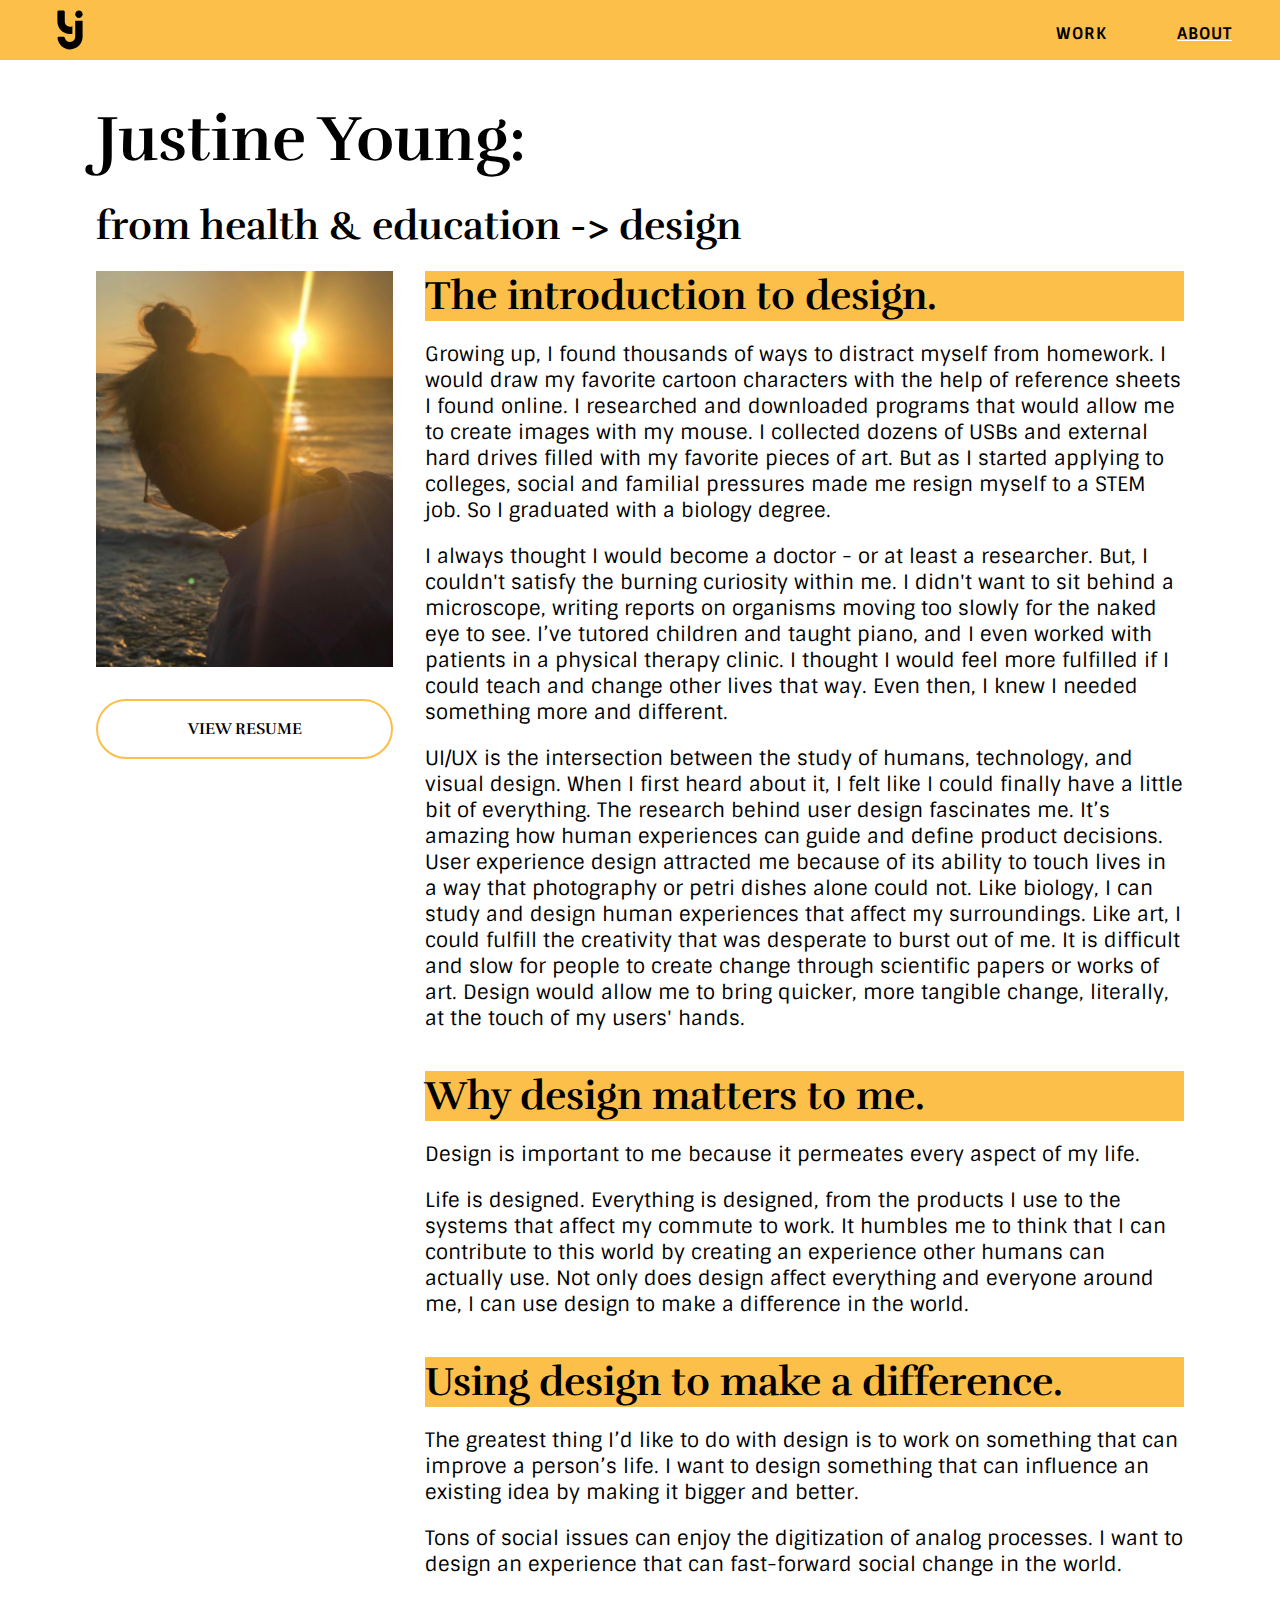
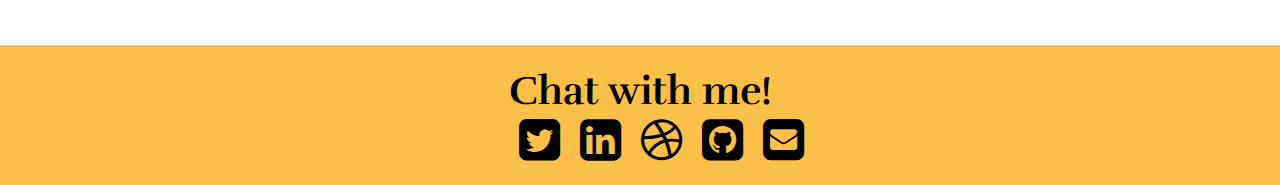
==== commit d296e348: "Adding digital marketing case study with updates to main" ====
--- a/about.html
+++ b/about.html
@@ -32,11 +32,11 @@
 
   <body>
     <nav>
-      <a href="/home.html">
+      <a href="/index.html">
         <img src="images/blacklogo-clear.svg" alt="logo" href="/home.html">
       </a>
-      <a href="/hoardboard.html" alt="Work" class="vertical-center"><span>Work</span></a>
-      <a href="/about.html" alt="About Me" class="vertical-center"><span>About</span></a>
+      <a href="/index.html#portfolio" alt="Work" class="vertical-center"><span>Work</span></a>
+      <a href="/about.html" alt="About Me" class="vertical-center active"><span>About</span></a>
     </nav>
 
     <section class="container ">
@@ -45,8 +45,10 @@
         <h2> from health & education -> design</h2>
       </div>
       <div class="aboutme">
-        <div class="me"></div>
-        <img class="me" src="images/aboutme.jpg" alt="picture of justine in the sunset">
+        <div class="me">
+          <img class="mypic" src="images/aboutme.jpg" alt="picture of justine in the sunset">
+          <a href="JustineYoung-DesignerResume.pdf" class="viewdetails" target="_blank">View Resume</a>
+        </div>
         <div class="introduction">
           <h2>The introduction to design.</h2>
           <p>Growing up, I found thousands of ways to distract myself from homework.
@@ -94,20 +96,21 @@
       </div>
     </section>
 
+    <!-- footer -->
     <footer class="container">
-        <div class="box center">
-          <h2>Chat with me!</h2>
-          <div class="onethird">
-            <a href="https://www.twitter.com/justinehyoung"><i class="fa fa-twitter-square fa-3x black-text" aria-hidden="true"></i></a>
-            <a href="https://www.linkedin.com/in/justinehyoung/"><i class="fa fa-linkedin-square fa-3x black-text" aria-hidden="true"></i></a>
-            <a href="https://dribbble.com/justineyoung">
-              <!-- <img src="images/dribbble-square.svg" alt="" class="fa"> -->
-              <i class="fa fa-dribbble fa-3x black-text" aria-hidden="true"></i>
-            </a>
-            <a href="https://www.github.com/justineyoung"><i class="fa fa-github-square fa-3x black-text" aria-hidden="true"></i></a>
-            <a href="mailto:justinehyoung@gmail.com"><i class="fa fa-envelope-square fa-3x black-text" aria-hidden="true"></i></a>
-          </div>
+      <h2 class="center">Chat with me!</h2>
+      <div class="box center">
+        <div class="onethird">
+          <a href="https://www.twitter.com/justinehyoung"><i class="fa fa-twitter-square fa-3x black-text" aria-hidden="true"></i></a>
+          <a href="https://www.linkedin.com/in/justinehyoung/"><i class="fa fa-linkedin-square fa-3x black-text" aria-hidden="true"></i></a>
+          <a href="https://dribbble.com/justineyoung">
+            <!-- <img src="images/dribbble-square.svg" alt="" class="fa"> -->
+            <i class="fa fa-dribbble fa-3x black-text" aria-hidden="true"></i>
+          </a>
+          <a href="https://www.github.com/justineyoung"><i class="fa fa-github-square fa-3x black-text" aria-hidden="true"></i></a>
+          <a href="mailto:justinehyoung@gmail.com"><i class="fa fa-envelope-square fa-3x black-text" aria-hidden="true"></i></a>
         </div>
-      </footer>
+      </div>
+    </footer>
   </body>
 </html>
--- a/css/style.css
+++ b/css/style.css
@@ -47,6 +47,12 @@
   -webkit-transition: 0.2s;
 }
 
+.active {
+  font-weight: bold;
+  text-decoration: underline;
+  text-decoration-color: white;
+}
+
 main {
   display: flex;
   flex-direction: column;
@@ -81,7 +87,7 @@
   font-size: 4em;
   font-weight: bold;
   font-family: 'Rufina', serif;
-  margin-bottom: 0.75em;
+  margin-bottom: 0.45em;
   /* display: inline-block; */
 }
 
@@ -114,9 +120,10 @@
 h2 {
   font-family: "Rufina";
   line-height: normal;
-  font-size: 2em;
+  font-size: 2.5em;
   padding-bottom: 0.5em;
   font-weight: bold;
+  /* border: 2px solid red; */
 }
 
 h3 {
@@ -124,6 +131,7 @@
   line-height: normal;
   text-transform: uppercase;
   font-size: 1.5em;
+  margin-bottom: 0.5em;
 }
 
 .home-tasks {
@@ -131,7 +139,7 @@
   line-height: normal;
   text-transform: lowercase;
   font-size: 1em;
-  padding-left: 1em;
+  color: #979797;
 }
 
 h5 {
@@ -146,12 +154,16 @@
   font-family: 'Rufina', serif;
   display: inline-block;
   background-color: #FBBF4A;
+  padding: 2px;
+}
+
+.work1 .yellowbox {
+  padding: 4px;
 }
 
 .container {
   padding: 3em 6em 3em 6em;
   /* top right bottom left */
-  /* border: 2px mediumaquamarine solid; */
 }
 
 .arrow {
@@ -166,8 +178,21 @@
   background: url(/images/black-bg.png) center / cover;
   color: white;
   padding-top: 90px;
+  padding-bottom: 90px;
   display: flex;
   flex-flow: column wrap;
+}
+
+.work1 h2 a {
+  color: #FBBF4A;
+}
+.work2 {
+  background: url(/portalimages/warm-marble-bg.png) center / cover;
+  color: black;
+}
+
+.work2 h2 a {
+  color: black;
 }
 
 .work1 .column:first-child {
@@ -180,8 +205,8 @@
 
 .work1 img {
   width: 100%;
-  border-radius: 15px;
-  margin-top: 30px;
+  border-radius: 10px;
+  /* margin-top: 30px; */
   opacity: 1;
   transition: 0.5s ease;
   backface-visibility: hidden;
@@ -197,36 +222,25 @@
   -ms-transform: translate(-50%, -50%);
   text-align: center;
   border: solid 5px pink;
-}
-
-.hb:hover{
-  transition: 0.5s ease;
-  background-color: Grey;
-  opacity: 0.5;
-  z-index: 1;
-}
-
-.hb:hover .middle {
-  opacity: 1;
-  z-index: 1;
 } */
+
+.view.zoom {
+  cursor: pointer;
+  /* width: 50%; */
+}
 
 footer {
   height: 140px;
   width: 100%;
   background-color: #FBBF4A;
-  /* padding-top: 3em;
-  padding-bottom: 3em; */
   text-align: center;
-  /* bottom: 0; */
-  display: flex;
-  /* align-content: center; */
+  display: flex;
   align-self: center;
+  flex-flow: column;
+  justify-content: center;
 }
 
 .box {
-  display: flex;
-  flex-flow: column;
   width: 50%;
   /* border: green 2px solid; */
 }
@@ -263,9 +277,29 @@
   padding-top: 60px;
 }
 
-.me {
+/* .me {
   width: 40%;
   float: left;
+  border: 2px black solid;
+} */
+
+.mypic {
+  width: 100%;
+}
+
+.aboutme {
+  display: flex;
+  flex-flow: row;
+}
+
+.me {
+  display: flex;
+  flex-flow: column;
+  justify-content: flex-start;
+}
+
+.me .viewdetails {
+  background-color: white;
 }
 
 .introduction {
@@ -347,7 +381,7 @@
 .headerdetails {
   background-color: #3E3E3E;
   color: white;
-  padding: 5em;
+  padding: 5em 6em;
   display: flex;
   justify-content: space-around;
   flex-direction: column;
@@ -409,13 +443,16 @@
 }
 
 .title {
-  background-color: #FBBF4A;
-  display: flex;
-  padding: 2em;
+  /* background-color: #FBBF4A; */
+  background-color: black;
+  color: white;
+  display: flex;
+  padding: 7em 2em;
   /* top right bottom left */
   /* border: pink 2px solid; */
   flex-direction: column;
   font-size: 1.25em;
+  min-height: 50vh;
 }
 
 .caption {
@@ -430,7 +467,7 @@
 }
 
 .title p {
-  width: 75%;
+  width: 50%;
   align-self: center;
 }
 
@@ -483,8 +520,8 @@
   padding-bottom: 1em;
 }
 
-.halftopmargin {
-  margin-top: 0.5em;
+.halfspacebefore {
+  padding-top: 0.5em;
 }
 
 /* .callout ul{
@@ -518,6 +555,7 @@
 .shadow {
   -webkit-box-shadow: 0 0 10px #C5c5c5;
   box-shadow: 0 0 10px #C5c5c5;
+  /* border: lightgray solid 1px; */
 }
 
 .facts li {
@@ -611,7 +649,7 @@
 }
 
 .row {
-  /* border: 2px seagreen solid; */
+  /* border: 2px red solid; */
   display: flex;
   padding-top: 2em;
 }
@@ -729,6 +767,10 @@
   margin-top: 5em;
 }
 
+.halfmarginbefore {
+  margin-top: 2.5em;
+}
+
 .finalmockups .whole{
   background: url(/hoardboardimages/finalmockups-mobile.png) center / cover;
   display: flex;
@@ -736,7 +778,7 @@
   justify-content: center;
 }
 
-.finalmockups .viewdetails {
+.finalmockups .viewdetails, .project .viewdetails {
   background-color: #FBBF4A;
 }
 
@@ -760,14 +802,39 @@
   text-decoration-color: #FBBF4A;
 }
 
+.round {
+  border-radius: 10px;
+}
+
+.project .column {
+  padding: 2em 2em;
+}
+
+.project p a{
+  color: white;
+  /* background: #FBBF4A; */
+  font-weight: bold;
+  display: inline-block;
+}
+
+.right-align {
+  text-align: right;
+  right: 0;
+  justify-content: flex-end;
+}
 /* .column {
   border: 2px orange dotted;
 } */
 
+/* .gif {
+  background: url(/portalimages/oldscroll-downsizedlarge.gif);
+  padding: 50px;
+} */
+
 /* phones */
 @media screen and (max-width: 575px) {
   .container {
-    padding: 1em;
+    padding: 0.5em;
   }
 
   .row {
@@ -777,6 +844,7 @@
   .onethird {
     width: 100%;
     margin-top: 1em;
+    /* border: black solid 2px; */
   }
 
   .intro img {
@@ -789,6 +857,19 @@
 
   footer .onethird {
     width: 100%;
+  }
+
+  .callout {
+    padding: 2em 1em;
+    font-size: 1.25rem;
+    width: 80%;
+    /* margin-left: 20em;
+    margin-right: 20em; */
+    margin-bottom: 3em;
+  }
+
+  .callouttitle {
+    text-align: center;
   }
   
 }
@@ -799,15 +880,21 @@
     padding: 2em;
   }
 
+  .headerdetails {
+    padding: 5em;
+  }
+/* 
   .me {    
     padding: 200px;
     background: url(/images/aboutme.jpg) center / cover;
     margin-bottom: 2em;
-  }
-
-  .aboutme img {
+    width: 100%;
+    height: 30%;
+  } */
+
+  /* .aboutme img {
     display: none;
-  }
+  } */
 
   .introduction {
     display: flex;
@@ -817,6 +904,7 @@
 
   .top h1{
     padding-bottom: 0.2em;
+    /* border: 2px black solid; */
   }
 
   .aboutme {
@@ -825,16 +913,19 @@
     flex-flow: column wrap;
   }
 
-  .me {
+  .aboutme .viewdetails {
+    margin: 2em 4em 2em 4em;
+  }
+  
+  /* .work1 h3, .work1 h1 {
+    display: flex;
     width: 100%;
-    height: 30%;
-  }
-
-  .work1 h3, .work1 h1, .work1 .viewdetails {
-    text-align: center;
+  } */
+
+  .work1 .viewdetails {
+    border: none;
     display: flex;
-    justify-content: center;
-    width: 100%;
+    background: none;
   }
 
   .whole, .solution, .headertext {
@@ -845,41 +936,12 @@
     flex-flow: wrap;
   }
 
-  .work1 .half1, .work1 .half2,
-  .work1 .row, .work1 .column:first-child {
+  /* .work1 .half2, .work1 .column:first-child {
     padding-top: 0.25em;
     margin-top: 0;
-  }
-
-  .work1 .whole.half2 {
-    display: flex;
-    flex-flow: row;
-    padding-bottom: 1em;
-  }
-
-  .work1 .home-tasks.half1 {
-    width:  50%;
-  }
-
-  /* .work1 .half2.whole {
-    width: 75%;
-    align-self: center;
+    border: 2px green solid;
   } */
 
-  /* .switch1 {
-    order: 1;
-    border: 2px red solid;
-  }
-
-  .switch2 {
-    order: 3;
-    border: 2px orange solid;
-  }
-
-  .switch3 {
-    order: 2;
-    border: 2px yellow solid; 
-  }*/
   .column {
     margin-top: 1em;
     margin-bottom: 1em;
@@ -915,8 +977,8 @@
 
   .preferencetests {
     padding: 1.5em;
-    margin-left: 2em;
-    margin-right: 2em;
+    margin-left: 0em;
+    margin-right: 0em;
   }
 
   .test .twothirds, .test .onethird {
@@ -946,11 +1008,19 @@
 }
 
 /* laptops */
-@media screen and (max-width: 1199px) {
-  /* .container {
-    padding-top: 2em;
-    padding-bottom: 2em;
-    padding-left: 5em;
-    padding-right: 5em;
-  } */
+/* @media screen and (min-width: 1199px) { */
+@media screen and (min-width: 1560px) {
+  .container {
+    padding: 4em 20em;
+  }
+
+  .title {
+    background-color: #FBBF4A;
+    padding: 10em 20em;
+    max-height: 100vh;
+  }
+
+  .headerdetails {
+    padding: 5em 20em;
+  }
 }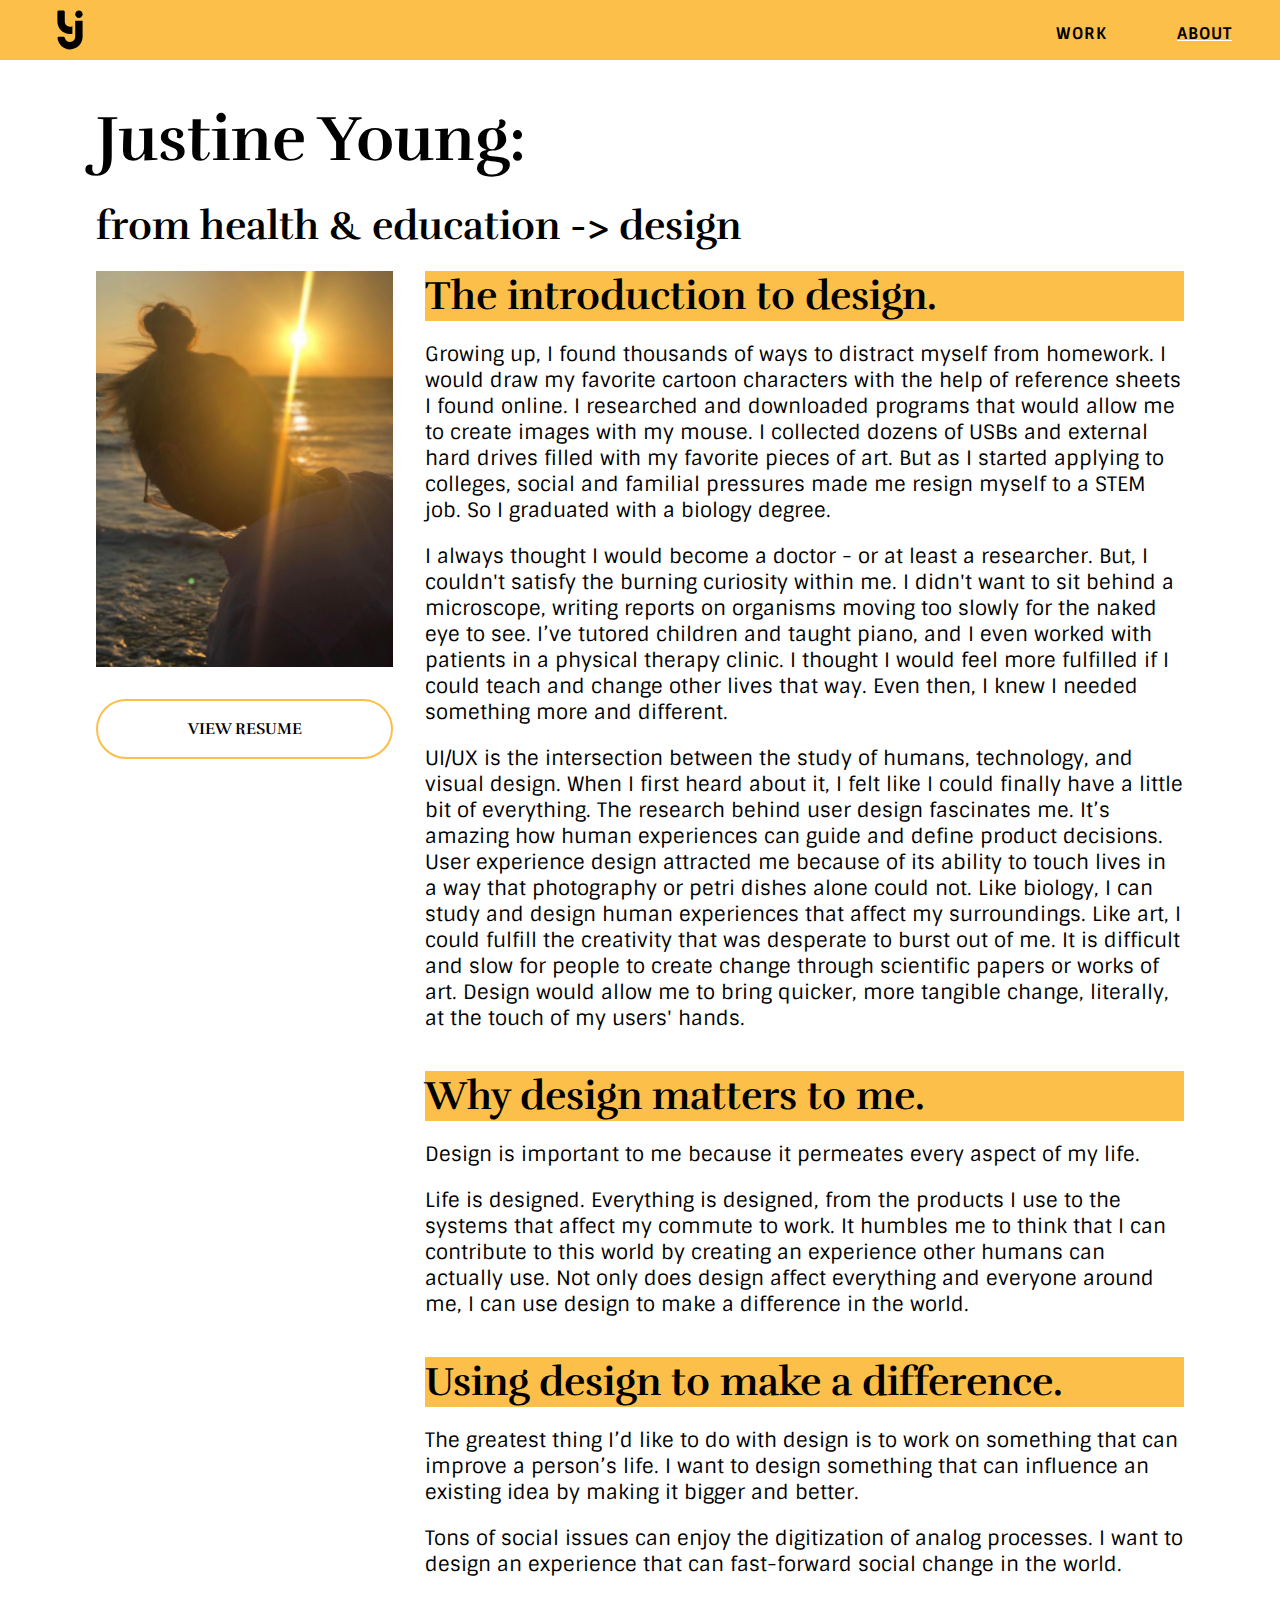
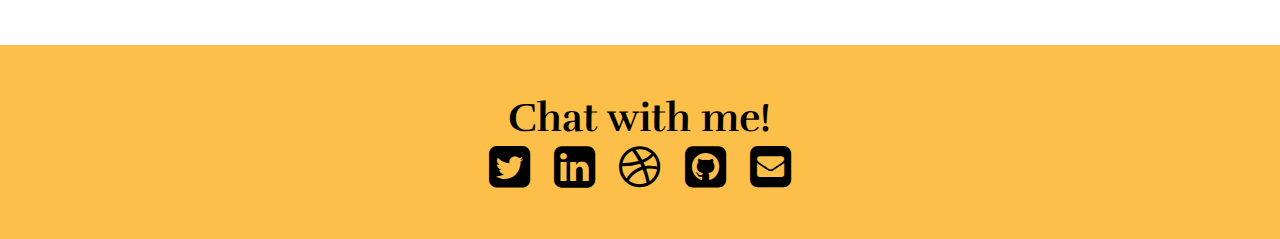
==== commit bed6be8c: "change footer for safari" ====
--- a/about.html
+++ b/about.html
@@ -98,17 +98,14 @@
 
     <!-- footer -->
     <footer class="container">
-      <h2 class="center">Chat with me!</h2>
       <div class="box center">
+        <h2 class="center">Chat with me!</h2>
         <div class="onethird">
-          <a href="https://www.twitter.com/justinehyoung"><i class="fa fa-twitter-square fa-3x black-text" aria-hidden="true"></i></a>
-          <a href="https://www.linkedin.com/in/justinehyoung/"><i class="fa fa-linkedin-square fa-3x black-text" aria-hidden="true"></i></a>
-          <a href="https://dribbble.com/justineyoung">
-            <!-- <img src="images/dribbble-square.svg" alt="" class="fa"> -->
-            <i class="fa fa-dribbble fa-3x black-text" aria-hidden="true"></i>
-          </a>
-          <a href="https://www.github.com/justineyoung"><i class="fa fa-github-square fa-3x black-text" aria-hidden="true"></i></a>
-          <a href="mailto:justinehyoung@gmail.com"><i class="fa fa-envelope-square fa-3x black-text" aria-hidden="true"></i></a>
+          <a href="https://www.twitter.com/justinehyoung" target="_blank"><i class="fa fa-twitter-square fa-3x black-text" aria-hidden="true"></i></a>
+          <a href="https://www.linkedin.com/in/justinehyoung/" target="_blank"><i class="fa fa-linkedin-square fa-3x black-text" aria-hidden="true"></i></a>
+          <a href="https://dribbble.com/justineyoung" target="_blank"><i class="fa fa-dribbble fa-3x black-text" aria-hidden="true"></i></a>
+          <a href="https://www.github.com/justineyoung" target="_blank"><i class="fa fa-github-square fa-3x black-text" aria-hidden="true"></i></a>
+          <a href="mailto:justinehyoung@gmail.com" target="_blank"><i class="fa fa-envelope-square fa-3x black-text" aria-hidden="true"></i></a>
         </div>
       </div>
     </footer>
--- a/css/style.css
+++ b/css/style.css
@@ -101,11 +101,6 @@
   color: #FBBF4A;
 }
 
-footer h2 {
-  padding-bottom: 0em;
-  /* border: pink 2px solid; */
-}
-
 .herotext {
   font-size: 2rem;
   font-family:'Sintony';
@@ -194,14 +189,6 @@
 .work2 h2 a {
   color: black;
 }
-
-.work1 .column:first-child {
-  padding-right: 3em;
-}
-
-/* .work1 .column:last-child {
-  padding-left: 7em;
-} */
 
 .work1 img {
   width: 100%;
@@ -229,28 +216,29 @@
   /* width: 50%; */
 }
 
+/* ~~~~~~~~~~footer information~~~~~~~~~~~~ */
+
 footer {
-  height: 140px;
+  align-self: center;
+  background-color: #FBBF4A;  
+  display: flex;
+  flex-flow: column;
+  text-align: center;
+  justify-content: center;
   width: 100%;
-  background-color: #FBBF4A;
-  text-align: center;
-  display: flex;
-  align-self: center;
-  flex-flow: column;
-  justify-content: center;
 }
 
 .box {
-  width: 50%;
+  width: 60%;
   /* border: green 2px solid; */
+  display: flex;
+  align-items: center;
 }
 
 footer .onethird {
   width: 50%;
   display: flex;
   justify-content: space-around;
-  padding: 0px 5px 0px 5px;
-  align-items: center;
   align-self: center;
   /* border: 2px red solid; */
 } 
@@ -258,6 +246,11 @@
 footer a:hover {
   background: white;
   -webkit-transition: 0.2s;
+}
+
+footer h2 {
+  padding-bottom: 0em;
+  /* border: pink 2px solid; */
 }
 
 .fa {
@@ -822,14 +815,20 @@
   right: 0;
   justify-content: flex-end;
 }
-/* .column {
-  border: 2px orange dotted;
-} */
-
-/* .gif {
-  background: url(/portalimages/oldscroll-downsizedlarge.gif);
-  padding: 50px;
-} */
+
+/* super small phones */
+@media screen and (max-width: 376px) {
+  section.container {
+    padding: 1em;
+    /* border: 2px solid red; */
+  }
+
+  footer.container {
+    /* border: purple solid 2px; */
+    padding-left: 0px;
+    padding-right: 0px;
+  }
+}
 
 /* phones */
 @media screen and (max-width: 575px) {
@@ -857,6 +856,11 @@
 
   footer .onethird {
     width: 100%;
+  }
+
+  .box {
+    width: 100%;
+    /* border: black 2px solid; */
   }
 
   .callout {
@@ -998,12 +1002,8 @@
     align-items: center;
   }
 
-  /* footer span {
-    display: none;
-  } */
-
   footer .onethird {
-    width: 50%;
+    width: 75%;
   }
 }
 
@@ -1015,7 +1015,6 @@
   }
 
   .title {
-    background-color: #FBBF4A;
     padding: 10em 20em;
     max-height: 100vh;
   }
@@ -1023,4 +1022,8 @@
   .headerdetails {
     padding: 5em 20em;
   }
+
+  footer .onethird {
+    width: 50%;
+  } 
 }